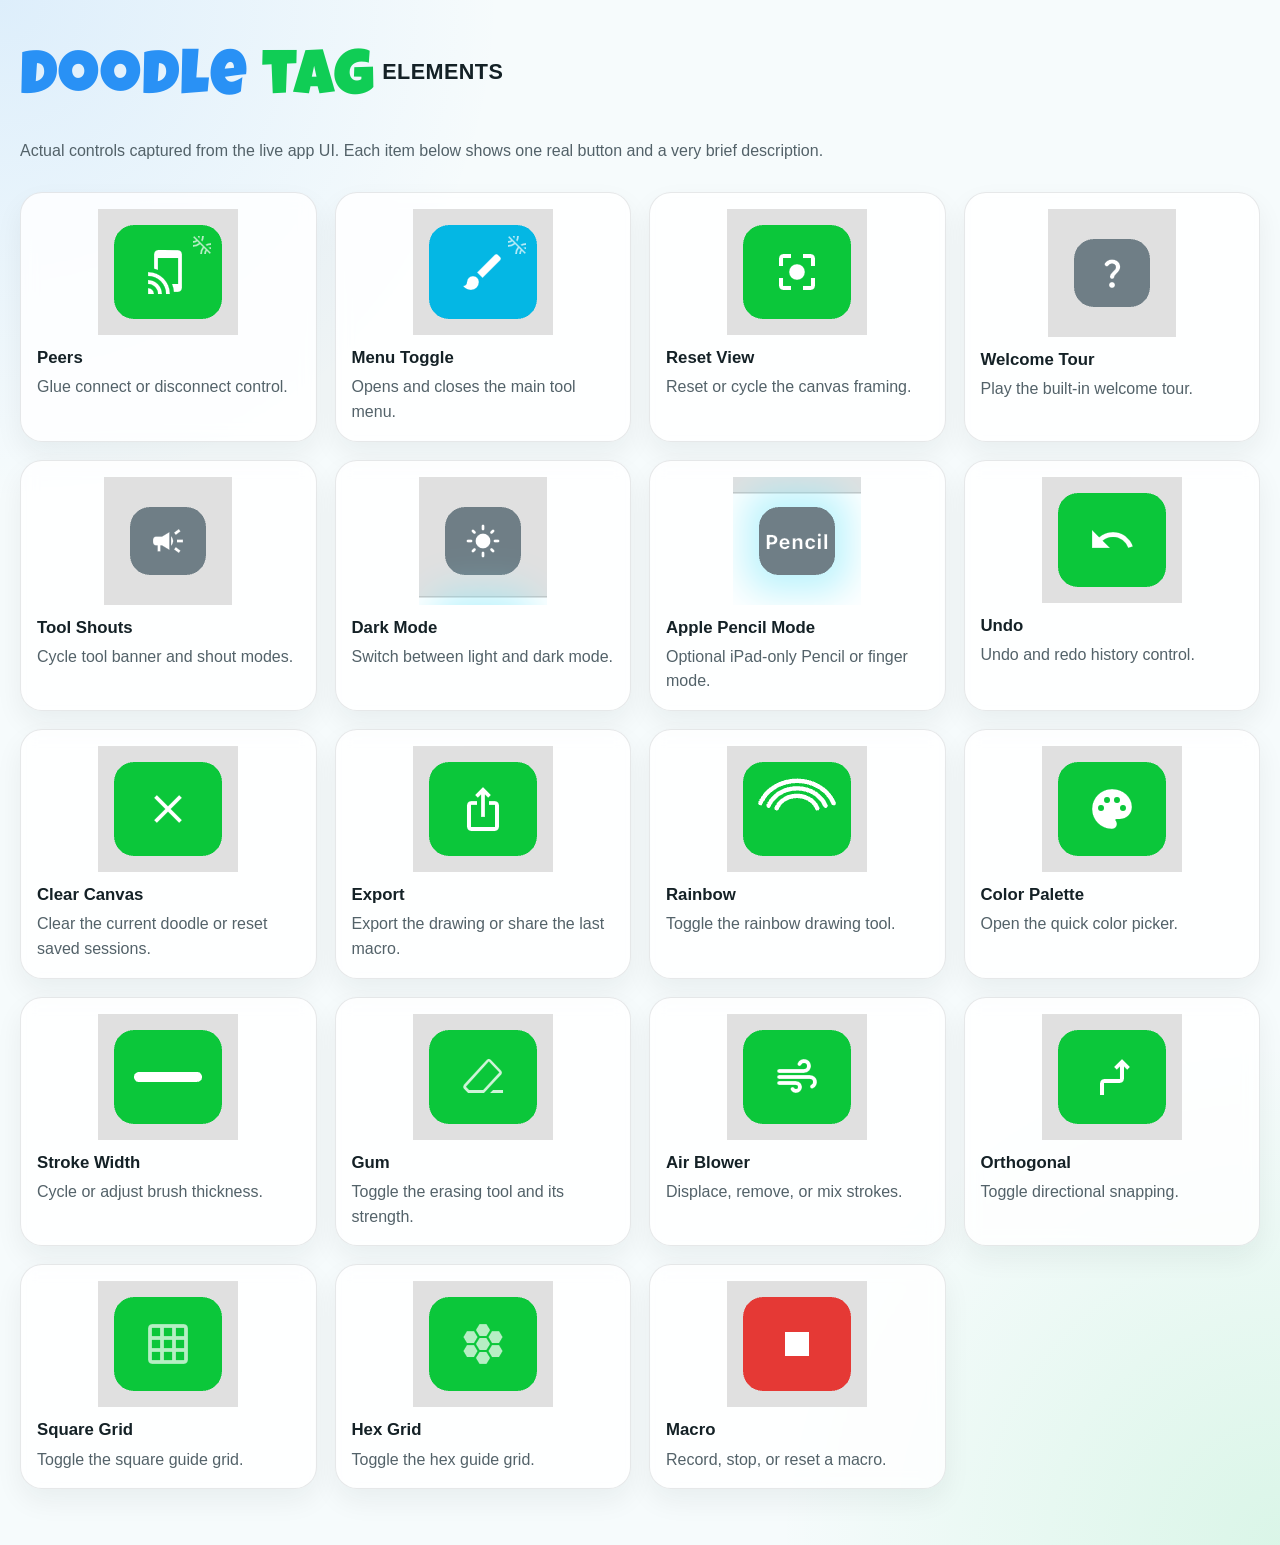
==== elements/index.html @ 20aefffa "Match site wordmark styling" ====
<!DOCTYPE html>
<html lang="en">
<head>
  <meta charset="utf-8" />
  <meta name="viewport" content="width=device-width, initial-scale=1" />
  <title>Doodle Tag Elements</title>
  <link rel="preconnect" href="https://fonts.googleapis.com" />
  <link rel="preconnect" href="https://fonts.gstatic.com" crossorigin />
  <link href="https://fonts.googleapis.com/css2?family=Luckiest+Guy&display=swap" rel="stylesheet" />
  <style>
    :root {
      --blue: #2991f5;
      --green: #10cd55;
      --ink: #142126;
      --muted: #536269;
      --paper: #f6fbfc;
      --card: rgba(255,255,255,0.82);
      --rule: rgba(20,33,38,0.1);
    }
    * { box-sizing: border-box; }
    body {
      margin: 0;
      color: var(--ink);
      background:
        radial-gradient(circle at top left, rgba(41,145,245,0.12), transparent 25%),
        radial-gradient(circle at bottom right, rgba(16,205,85,0.12), transparent 25%),
        var(--paper);
      font: 16px/1.55 "Helvetica Neue", Helvetica, Arial, sans-serif;
    }
    main {
      width: min(100%, 1600px);
      margin: 0 auto;
      padding: 32px 20px 56px;
    }
    h1 {
      margin: 0 0 8px;
      font-family: "Luckiest Guy", "Comic Sans MS", cursive;
      font-size: clamp(2.4rem, 5vw, 4rem);
      letter-spacing: 1px;
      font-weight: 400;
    }
    .blue { color: var(--blue); }
    .green { color: var(--green); }
    .suffix {
      color: var(--ink);
      font-family: "Helvetica Neue", Helvetica, Arial, sans-serif;
      font-size: clamp(1rem, 2vw, 1.35rem);
      font-weight: 700;
      letter-spacing: 0.02em;
      margin-left: 0.45rem;
      text-transform: uppercase;
      vertical-align: middle;
    }
    .intro {
      margin: 0 0 28px;
      color: var(--muted);
      max-width: 60rem;
    }
    .grid {
      display: grid;
      grid-template-columns: repeat(auto-fit, minmax(240px, 1fr));
      gap: 18px;
    }
    .card {
      display: grid;
      gap: 10px;
      align-content: start;
      padding: 16px;
      border-radius: 22px;
      border: 1px solid var(--rule);
      background: var(--card);
      backdrop-filter: blur(8px);
      box-shadow: 0 12px 28px rgba(20,33,38,0.06);
    }
    .card img {
      max-width: 100%;
      height: auto;
      display: block;
      margin: 0 auto;
      image-rendering: auto;
    }
    .copy h2 { margin: 0 0 4px; font-size: 1.05rem; }
    .copy p { margin: 0; color: var(--muted); }
  </style>
</head>
<body>
  <main>
    <h1><span class="blue">doodle</span> <span class="green">tag</span><span class="suffix">elements</span></h1>
    <p class="intro">Actual controls captured from the live app UI. Each item below shows one real button and a very brief description.</p>
    <section class="grid">
      <article class="card">
        <img src="peers.png" alt="Peers button" loading="lazy" />
        <div class="copy">
          <h2>Peers</h2>
          <p>Glue connect or disconnect control.</p>
        </div>
      </article>
      <article class="card">
        <img src="menu-toggle.png" alt="Menu Toggle button" loading="lazy" />
        <div class="copy">
          <h2>Menu Toggle</h2>
          <p>Opens and closes the main tool menu.</p>
        </div>
      </article>
      <article class="card">
        <img src="reset-view.png" alt="Reset View button" loading="lazy" />
        <div class="copy">
          <h2>Reset View</h2>
          <p>Reset or cycle the canvas framing.</p>
        </div>
      </article>
      <article class="card">
        <img src="welcome-tour.png" alt="Welcome Tour button" loading="lazy" />
        <div class="copy">
          <h2>Welcome Tour</h2>
          <p>Play the built-in welcome tour.</p>
        </div>
      </article>
      <article class="card">
        <img src="tool-shouts.png" alt="Tool Shouts button" loading="lazy" />
        <div class="copy">
          <h2>Tool Shouts</h2>
          <p>Cycle tool banner and shout modes.</p>
        </div>
      </article>
      <article class="card">
        <img src="dark-mode.png" alt="Dark Mode button" loading="lazy" />
        <div class="copy">
          <h2>Dark Mode</h2>
          <p>Switch between light and dark mode.</p>
        </div>
      </article>
      <article class="card">
        <img src="apple-pencil-mode-live.png" alt="Apple Pencil Mode button" loading="lazy" />
        <div class="copy">
          <h2>Apple Pencil Mode</h2>
          <p>Optional iPad-only Pencil or finger mode.</p>
        </div>
      </article>
      <article class="card">
        <img src="undo.png" alt="Undo button" loading="lazy" />
        <div class="copy">
          <h2>Undo</h2>
          <p>Undo and redo history control.</p>
        </div>
      </article>
      <article class="card">
        <img src="clear-canvas.png" alt="Clear Canvas button" loading="lazy" />
        <div class="copy">
          <h2>Clear Canvas</h2>
          <p>Clear the current doodle or reset saved sessions.</p>
        </div>
      </article>
      <article class="card">
        <img src="export.png" alt="Export button" loading="lazy" />
        <div class="copy">
          <h2>Export</h2>
          <p>Export the drawing or share the last macro.</p>
        </div>
      </article>
      <article class="card">
        <img src="rainbow.png" alt="Rainbow button" loading="lazy" />
        <div class="copy">
          <h2>Rainbow</h2>
          <p>Toggle the rainbow drawing tool.</p>
        </div>
      </article>
      <article class="card">
        <img src="color-palette.png" alt="Color Palette button" loading="lazy" />
        <div class="copy">
          <h2>Color Palette</h2>
          <p>Open the quick color picker.</p>
        </div>
      </article>
      <article class="card">
        <img src="stroke-width.png" alt="Stroke Width button" loading="lazy" />
        <div class="copy">
          <h2>Stroke Width</h2>
          <p>Cycle or adjust brush thickness.</p>
        </div>
      </article>
      <article class="card">
        <img src="gum.png" alt="Gum button" loading="lazy" />
        <div class="copy">
          <h2>Gum</h2>
          <p>Toggle the erasing tool and its strength.</p>
        </div>
      </article>
      <article class="card">
        <img src="air-blower.png" alt="Air Blower button" loading="lazy" />
        <div class="copy">
          <h2>Air Blower</h2>
          <p>Displace, remove, or mix strokes.</p>
        </div>
      </article>
      <article class="card">
        <img src="orthogonal.png" alt="Orthogonal button" loading="lazy" />
        <div class="copy">
          <h2>Orthogonal</h2>
          <p>Toggle directional snapping.</p>
        </div>
      </article>
      <article class="card">
        <img src="square-grid.png" alt="Square Grid button" loading="lazy" />
        <div class="copy">
          <h2>Square Grid</h2>
          <p>Toggle the square guide grid.</p>
        </div>
      </article>
      <article class="card">
        <img src="hex-grid.png" alt="Hex Grid button" loading="lazy" />
        <div class="copy">
          <h2>Hex Grid</h2>
          <p>Toggle the hex guide grid.</p>
        </div>
      </article>
      <article class="card">
        <img src="macro.png" alt="Macro button" loading="lazy" />
        <div class="copy">
          <h2>Macro</h2>
          <p>Record, stop, or reset a macro.</p>
        </div>
      </article>
    </section>
  </main>
</body>
</html>
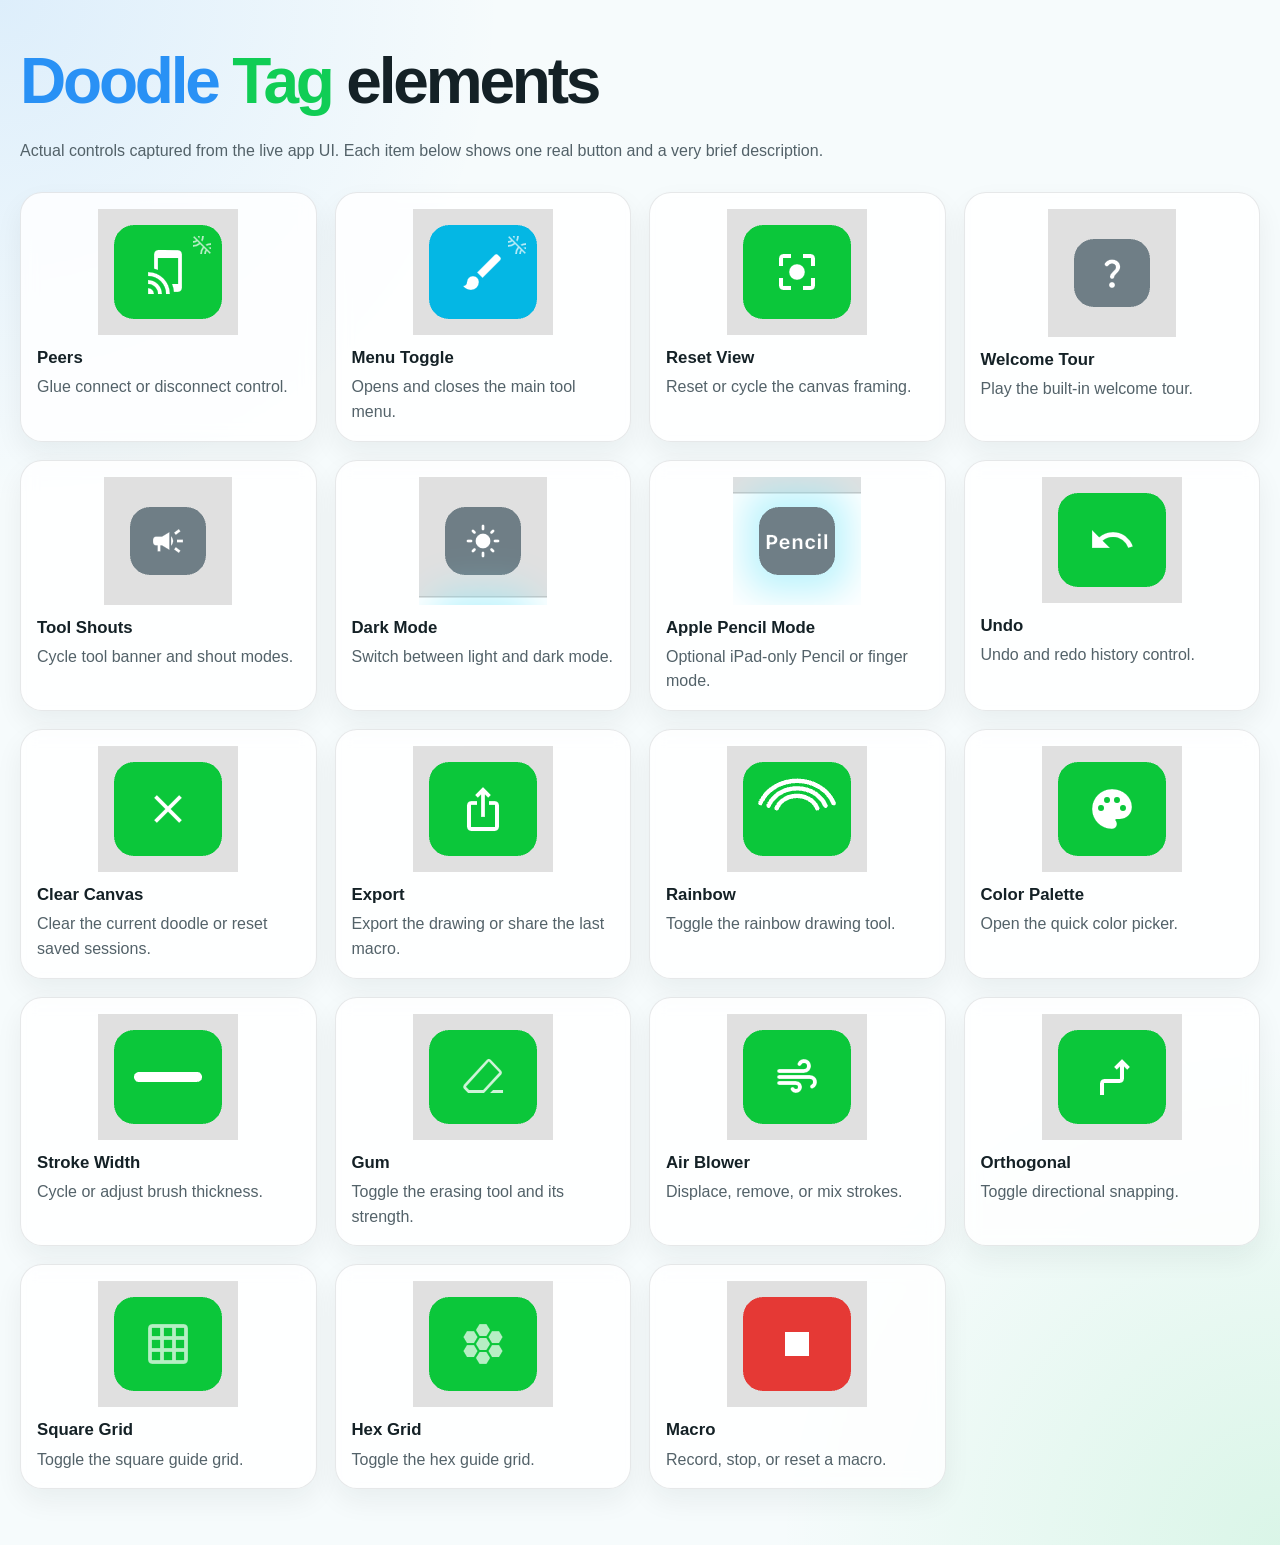
==== commit d2052bc2: "Triggered file generation" ====
--- a/elements/index.html
+++ b/elements/index.html
@@ -4,9 +4,6 @@
   <meta charset="utf-8" />
   <meta name="viewport" content="width=device-width, initial-scale=1" />
   <title>Doodle Tag Elements</title>
-  <link rel="preconnect" href="https://fonts.googleapis.com" />
-  <link rel="preconnect" href="https://fonts.gstatic.com" crossorigin />
-  <link href="https://fonts.googleapis.com/css2?family=Luckiest+Guy&display=swap" rel="stylesheet" />
   <style>
     :root {
       --blue: #2991f5;
@@ -34,23 +31,11 @@
     }
     h1 {
       margin: 0 0 8px;
-      font-family: "Luckiest Guy", "Comic Sans MS", cursive;
       font-size: clamp(2.4rem, 5vw, 4rem);
-      letter-spacing: 1px;
-      font-weight: 400;
+      letter-spacing: -0.05em;
     }
     .blue { color: var(--blue); }
     .green { color: var(--green); }
-    .suffix {
-      color: var(--ink);
-      font-family: "Helvetica Neue", Helvetica, Arial, sans-serif;
-      font-size: clamp(1rem, 2vw, 1.35rem);
-      font-weight: 700;
-      letter-spacing: 0.02em;
-      margin-left: 0.45rem;
-      text-transform: uppercase;
-      vertical-align: middle;
-    }
     .intro {
       margin: 0 0 28px;
       color: var(--muted);
@@ -85,7 +70,7 @@
 </head>
 <body>
   <main>
-    <h1><span class="blue">doodle</span> <span class="green">tag</span><span class="suffix">elements</span></h1>
+    <h1><span class="blue">Doodle</span> <span class="green">Tag</span> elements</h1>
     <p class="intro">Actual controls captured from the live app UI. Each item below shows one real button and a very brief description.</p>
     <section class="grid">
       <article class="card">
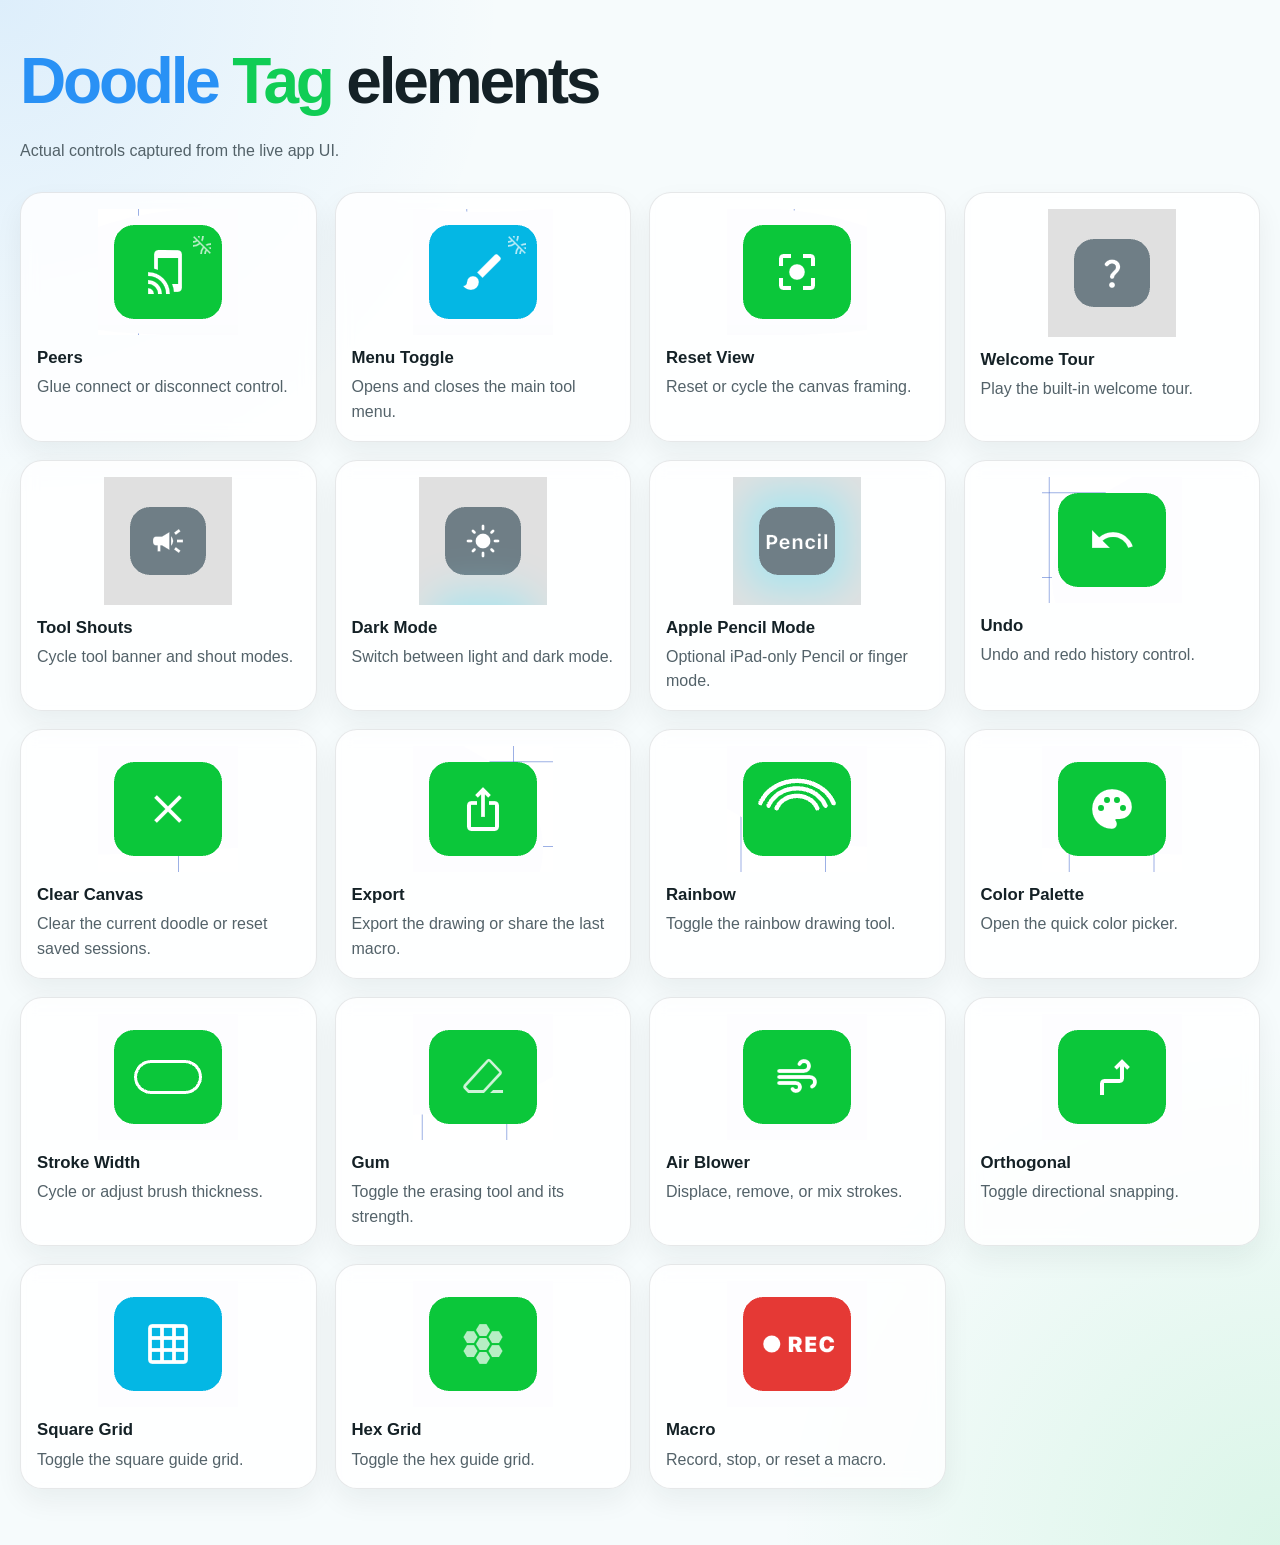
==== commit 28e36432: "Triggered file generation" ====
--- a/elements/index.html
+++ b/elements/index.html
@@ -71,7 +71,7 @@
 <body>
   <main>
     <h1><span class="blue">Doodle</span> <span class="green">Tag</span> elements</h1>
-    <p class="intro">Actual controls captured from the live app UI. Each item below shows one real button and a very brief description.</p>
+    <p class="intro">Actual controls captured from the live app UI.</p>
     <section class="grid">
       <article class="card">
         <img src="peers.png" alt="Peers button" loading="lazy" />
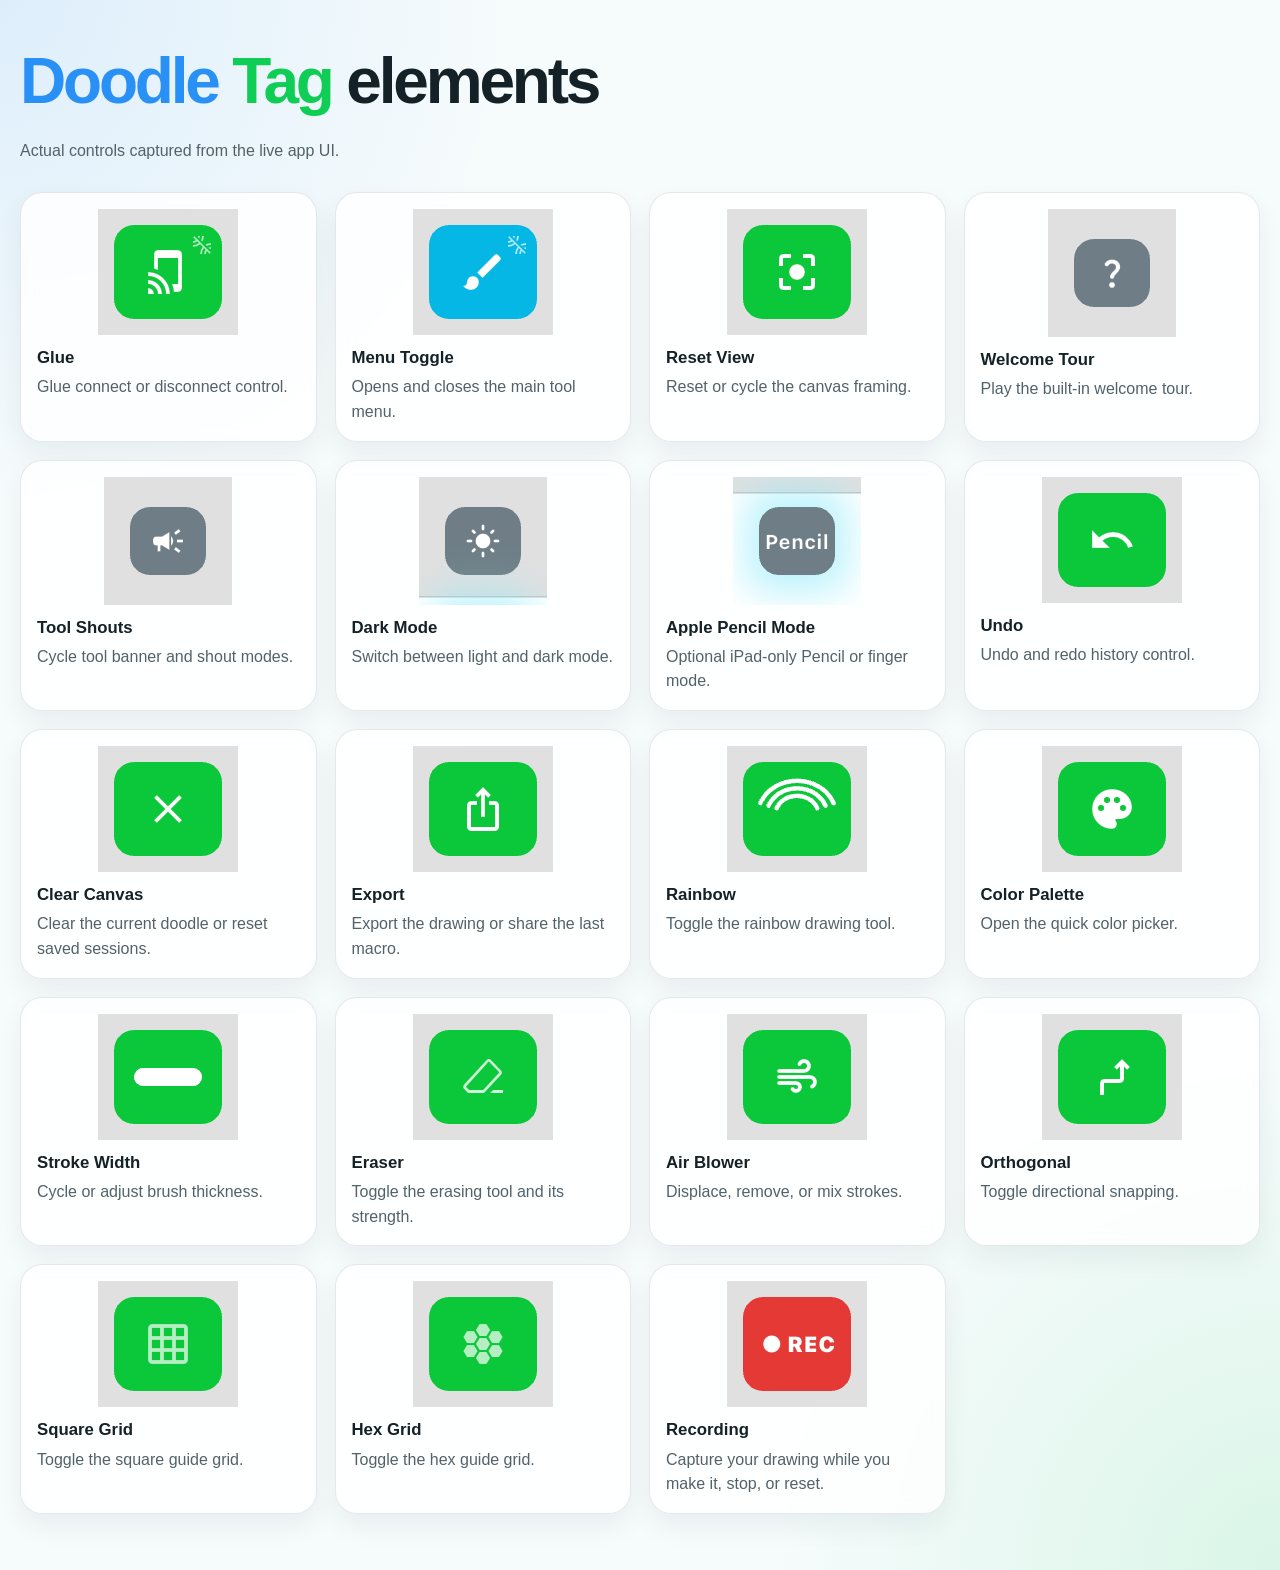
==== commit 6c98e2dd: "Triggered file generation" ====
--- a/elements/index.html
+++ b/elements/index.html
@@ -74,9 +74,9 @@
     <p class="intro">Actual controls captured from the live app UI.</p>
     <section class="grid">
       <article class="card">
-        <img src="peers.png" alt="Peers button" loading="lazy" />
-        <div class="copy">
-          <h2>Peers</h2>
+        <img src="peers.png" alt="Glue button" loading="lazy" />
+        <div class="copy">
+          <h2>Glue</h2>
           <p>Glue connect or disconnect control.</p>
         </div>
       </article>
@@ -165,9 +165,9 @@
         </div>
       </article>
       <article class="card">
-        <img src="gum.png" alt="Gum button" loading="lazy" />
-        <div class="copy">
-          <h2>Gum</h2>
+        <img src="gum.png" alt="Eraser button" loading="lazy" />
+        <div class="copy">
+          <h2>Eraser</h2>
           <p>Toggle the erasing tool and its strength.</p>
         </div>
       </article>
@@ -200,10 +200,10 @@
         </div>
       </article>
       <article class="card">
-        <img src="macro.png" alt="Macro button" loading="lazy" />
-        <div class="copy">
-          <h2>Macro</h2>
-          <p>Record, stop, or reset a macro.</p>
+        <img src="macro.png" alt="Recording button" loading="lazy" />
+        <div class="copy">
+          <h2>Recording</h2>
+          <p>Capture your drawing while you make it, stop, or reset.</p>
         </div>
       </article>
     </section>
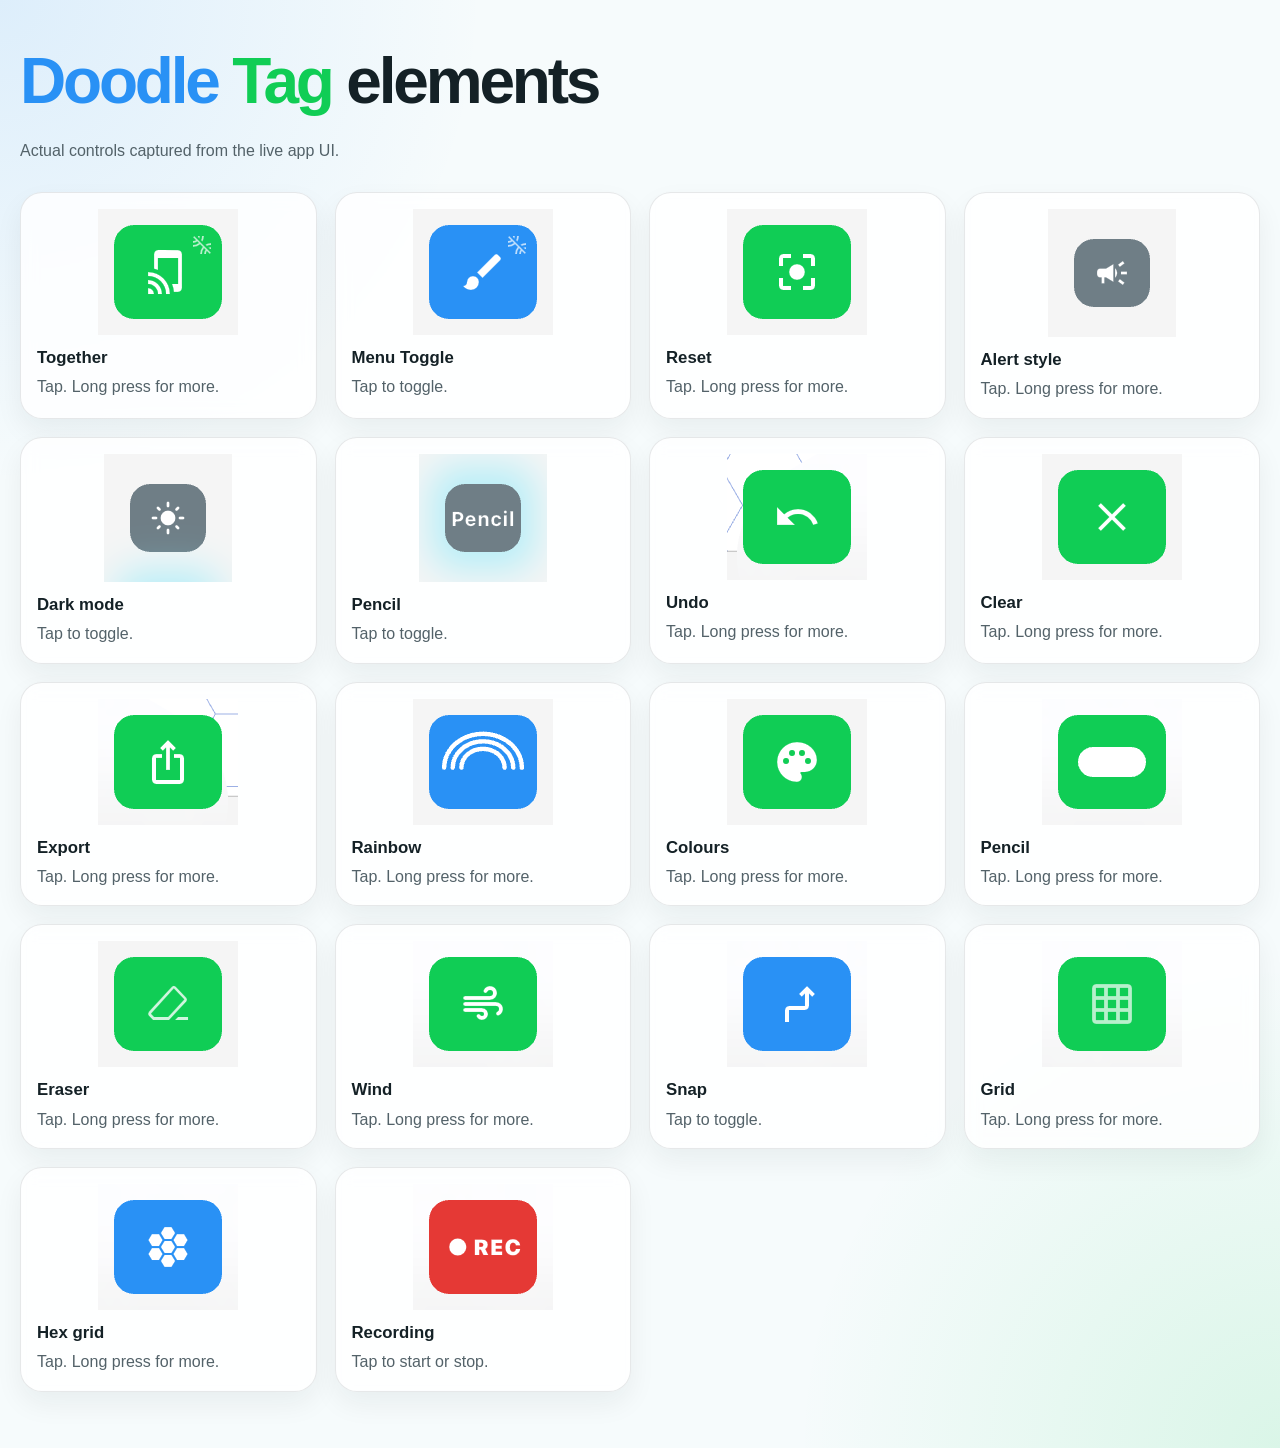
==== commit 60b966c2: "Triggered file generation" ====
--- a/elements/index.html
+++ b/elements/index.html
@@ -74,136 +74,129 @@
     <p class="intro">Actual controls captured from the live app UI.</p>
     <section class="grid">
       <article class="card">
-        <img src="peers.png" alt="Glue button" loading="lazy" />
-        <div class="copy">
-          <h2>Glue</h2>
-          <p>Glue connect or disconnect control.</p>
+        <img src="peers.png" alt="Together button" loading="lazy" />
+        <div class="copy">
+          <h2>Together</h2>
+          <p>Tap. Long press for more.</p>
         </div>
       </article>
       <article class="card">
         <img src="menu-toggle.png" alt="Menu Toggle button" loading="lazy" />
         <div class="copy">
           <h2>Menu Toggle</h2>
-          <p>Opens and closes the main tool menu.</p>
-        </div>
-      </article>
-      <article class="card">
-        <img src="reset-view.png" alt="Reset View button" loading="lazy" />
-        <div class="copy">
-          <h2>Reset View</h2>
-          <p>Reset or cycle the canvas framing.</p>
-        </div>
-      </article>
-      <article class="card">
-        <img src="welcome-tour.png" alt="Welcome Tour button" loading="lazy" />
-        <div class="copy">
-          <h2>Welcome Tour</h2>
-          <p>Play the built-in welcome tour.</p>
-        </div>
-      </article>
-      <article class="card">
-        <img src="tool-shouts.png" alt="Tool Shouts button" loading="lazy" />
-        <div class="copy">
-          <h2>Tool Shouts</h2>
-          <p>Cycle tool banner and shout modes.</p>
-        </div>
-      </article>
-      <article class="card">
-        <img src="dark-mode.png" alt="Dark Mode button" loading="lazy" />
-        <div class="copy">
-          <h2>Dark Mode</h2>
-          <p>Switch between light and dark mode.</p>
-        </div>
-      </article>
-      <article class="card">
-        <img src="apple-pencil-mode-live.png" alt="Apple Pencil Mode button" loading="lazy" />
-        <div class="copy">
-          <h2>Apple Pencil Mode</h2>
-          <p>Optional iPad-only Pencil or finger mode.</p>
+          <p>Tap to toggle.</p>
+        </div>
+      </article>
+      <article class="card">
+        <img src="reset-view.png" alt="Reset button" loading="lazy" />
+        <div class="copy">
+          <h2>Reset</h2>
+          <p>Tap. Long press for more.</p>
+        </div>
+      </article>
+      <article class="card">
+        <img src="tool-shouts.png" alt="Alert style button" loading="lazy" />
+        <div class="copy">
+          <h2>Alert style</h2>
+          <p>Tap. Long press for more.</p>
+        </div>
+      </article>
+      <article class="card">
+        <img src="dark-mode.png" alt="Dark mode button" loading="lazy" />
+        <div class="copy">
+          <h2>Dark mode</h2>
+          <p>Tap to toggle.</p>
+        </div>
+      </article>
+      <article class="card">
+        <img src="apple-pencil-mode-live.png" alt="Pencil button" loading="lazy" />
+        <div class="copy">
+          <h2>Pencil</h2>
+          <p>Tap to toggle.</p>
         </div>
       </article>
       <article class="card">
         <img src="undo.png" alt="Undo button" loading="lazy" />
         <div class="copy">
           <h2>Undo</h2>
-          <p>Undo and redo history control.</p>
-        </div>
-      </article>
-      <article class="card">
-        <img src="clear-canvas.png" alt="Clear Canvas button" loading="lazy" />
-        <div class="copy">
-          <h2>Clear Canvas</h2>
-          <p>Clear the current doodle or reset saved sessions.</p>
+          <p>Tap. Long press for more.</p>
+        </div>
+      </article>
+      <article class="card">
+        <img src="clear-canvas.png" alt="Clear button" loading="lazy" />
+        <div class="copy">
+          <h2>Clear</h2>
+          <p>Tap. Long press for more.</p>
         </div>
       </article>
       <article class="card">
         <img src="export.png" alt="Export button" loading="lazy" />
         <div class="copy">
           <h2>Export</h2>
-          <p>Export the drawing or share the last macro.</p>
+          <p>Tap. Long press for more.</p>
         </div>
       </article>
       <article class="card">
         <img src="rainbow.png" alt="Rainbow button" loading="lazy" />
         <div class="copy">
           <h2>Rainbow</h2>
-          <p>Toggle the rainbow drawing tool.</p>
-        </div>
-      </article>
-      <article class="card">
-        <img src="color-palette.png" alt="Color Palette button" loading="lazy" />
-        <div class="copy">
-          <h2>Color Palette</h2>
-          <p>Open the quick color picker.</p>
-        </div>
-      </article>
-      <article class="card">
-        <img src="stroke-width.png" alt="Stroke Width button" loading="lazy" />
-        <div class="copy">
-          <h2>Stroke Width</h2>
-          <p>Cycle or adjust brush thickness.</p>
+          <p>Tap. Long press for more.</p>
+        </div>
+      </article>
+      <article class="card">
+        <img src="color-palette.png" alt="Colours button" loading="lazy" />
+        <div class="copy">
+          <h2>Colours</h2>
+          <p>Tap. Long press for more.</p>
+        </div>
+      </article>
+      <article class="card">
+        <img src="pencil-width.png" alt="Pencil button" loading="lazy" />
+        <div class="copy">
+          <h2>Pencil</h2>
+          <p>Tap. Long press for more.</p>
         </div>
       </article>
       <article class="card">
         <img src="gum.png" alt="Eraser button" loading="lazy" />
         <div class="copy">
           <h2>Eraser</h2>
-          <p>Toggle the erasing tool and its strength.</p>
-        </div>
-      </article>
-      <article class="card">
-        <img src="air-blower.png" alt="Air Blower button" loading="lazy" />
-        <div class="copy">
-          <h2>Air Blower</h2>
-          <p>Displace, remove, or mix strokes.</p>
-        </div>
-      </article>
-      <article class="card">
-        <img src="orthogonal.png" alt="Orthogonal button" loading="lazy" />
-        <div class="copy">
-          <h2>Orthogonal</h2>
-          <p>Toggle directional snapping.</p>
-        </div>
-      </article>
-      <article class="card">
-        <img src="square-grid.png" alt="Square Grid button" loading="lazy" />
-        <div class="copy">
-          <h2>Square Grid</h2>
-          <p>Toggle the square guide grid.</p>
-        </div>
-      </article>
-      <article class="card">
-        <img src="hex-grid.png" alt="Hex Grid button" loading="lazy" />
-        <div class="copy">
-          <h2>Hex Grid</h2>
-          <p>Toggle the hex guide grid.</p>
+          <p>Tap. Long press for more.</p>
+        </div>
+      </article>
+      <article class="card">
+        <img src="wind.png" alt="Wind button" loading="lazy" />
+        <div class="copy">
+          <h2>Wind</h2>
+          <p>Tap. Long press for more.</p>
+        </div>
+      </article>
+      <article class="card">
+        <img src="orthogonal.png" alt="Snap button" loading="lazy" />
+        <div class="copy">
+          <h2>Snap</h2>
+          <p>Tap to toggle.</p>
+        </div>
+      </article>
+      <article class="card">
+        <img src="square-grid.png" alt="Grid button" loading="lazy" />
+        <div class="copy">
+          <h2>Grid</h2>
+          <p>Tap. Long press for more.</p>
+        </div>
+      </article>
+      <article class="card">
+        <img src="hex-grid.png" alt="Hex grid button" loading="lazy" />
+        <div class="copy">
+          <h2>Hex grid</h2>
+          <p>Tap. Long press for more.</p>
         </div>
       </article>
       <article class="card">
         <img src="macro.png" alt="Recording button" loading="lazy" />
         <div class="copy">
           <h2>Recording</h2>
-          <p>Capture your drawing while you make it, stop, or reset.</p>
+          <p>Tap to start or stop.</p>
         </div>
       </article>
     </section>
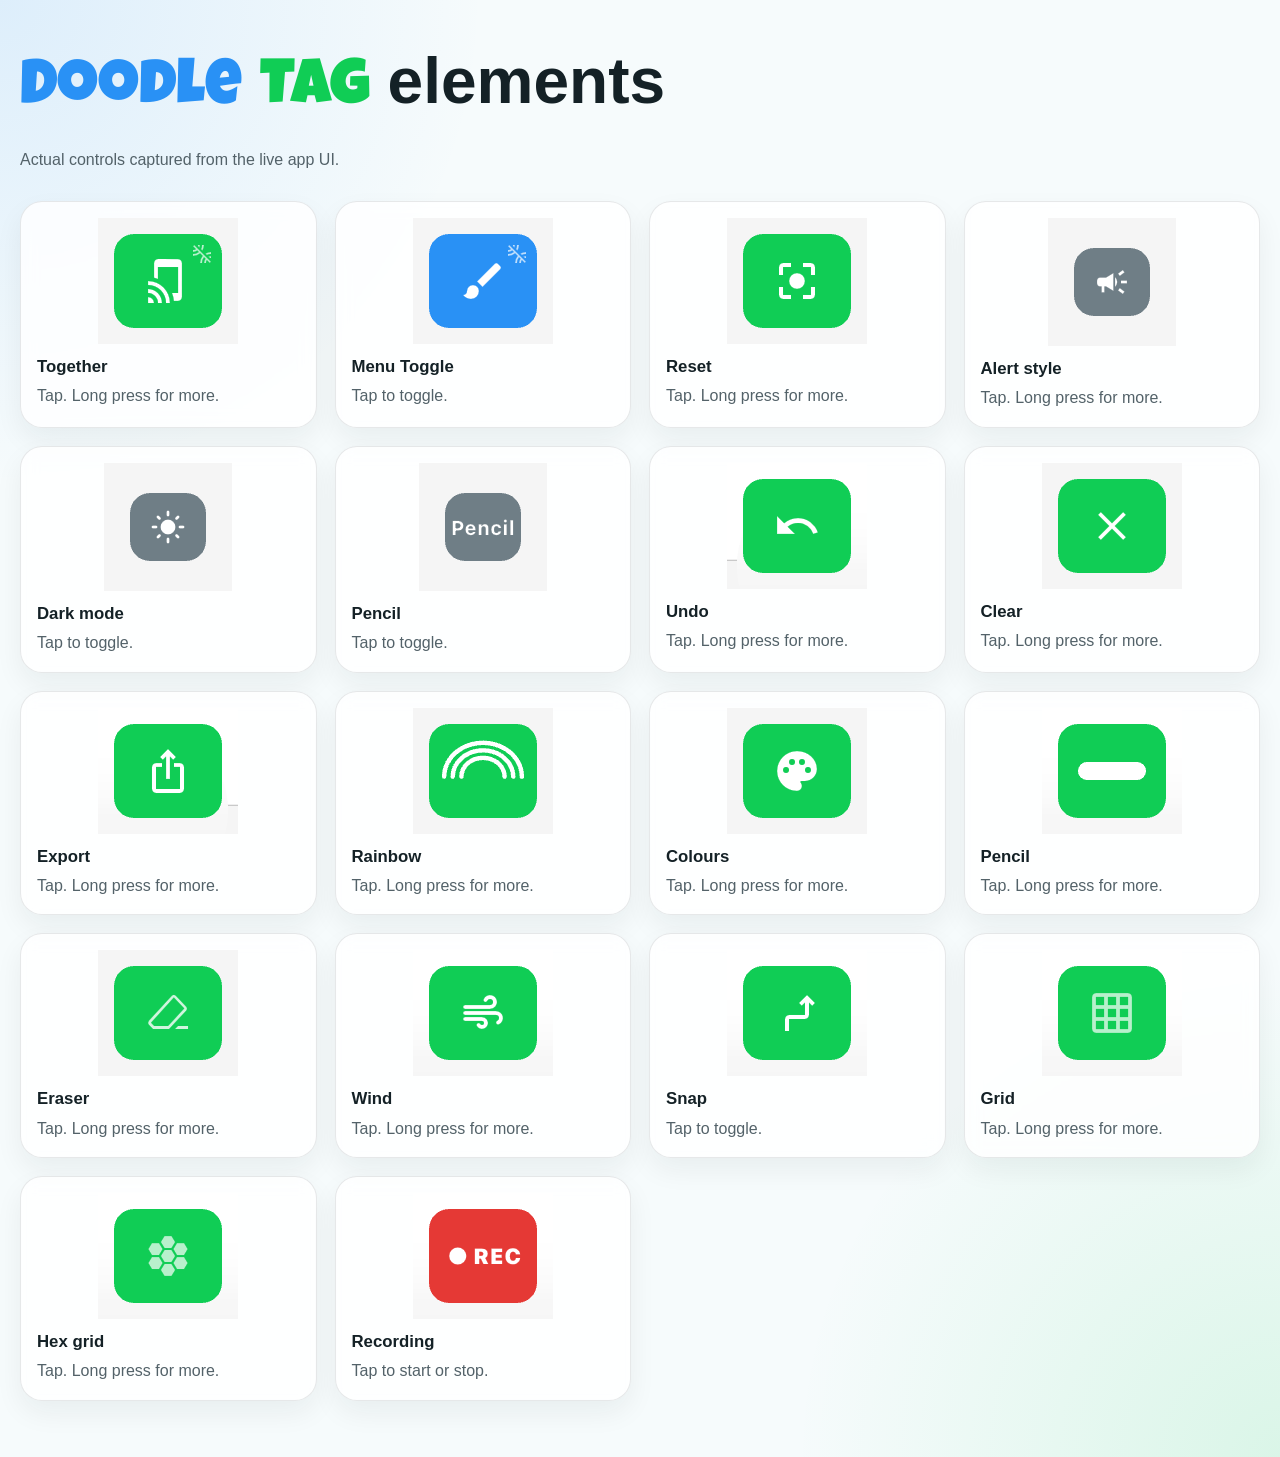
==== commit 8726566d: "Triggered file generation" ====
--- a/elements/index.html
+++ b/elements/index.html
@@ -4,6 +4,7 @@
   <meta charset="utf-8" />
   <meta name="viewport" content="width=device-width, initial-scale=1" />
   <title>Doodle Tag Elements</title>
+  <link href="https://fonts.googleapis.com/css2?family=Luckiest+Guy&display=swap" rel="stylesheet" />
   <style>
     :root {
       --blue: #2991f5;
@@ -32,8 +33,9 @@
     h1 {
       margin: 0 0 8px;
       font-size: clamp(2.4rem, 5vw, 4rem);
-      letter-spacing: -0.05em;
-    }
+      letter-spacing: 0;
+    }
+    .brand-word { font-family: "Luckiest Guy", "Comic Sans MS", cursive; font-weight: 400; }
     .blue { color: var(--blue); }
     .green { color: var(--green); }
     .intro {
@@ -70,7 +72,7 @@
 </head>
 <body>
   <main>
-    <h1><span class="blue">Doodle</span> <span class="green">Tag</span> elements</h1>
+    <h1><span class="blue brand-word">Doodle</span> <span class="green brand-word">Tag</span> elements</h1>
     <p class="intro">Actual controls captured from the live app UI.</p>
     <section class="grid">
       <article class="card">
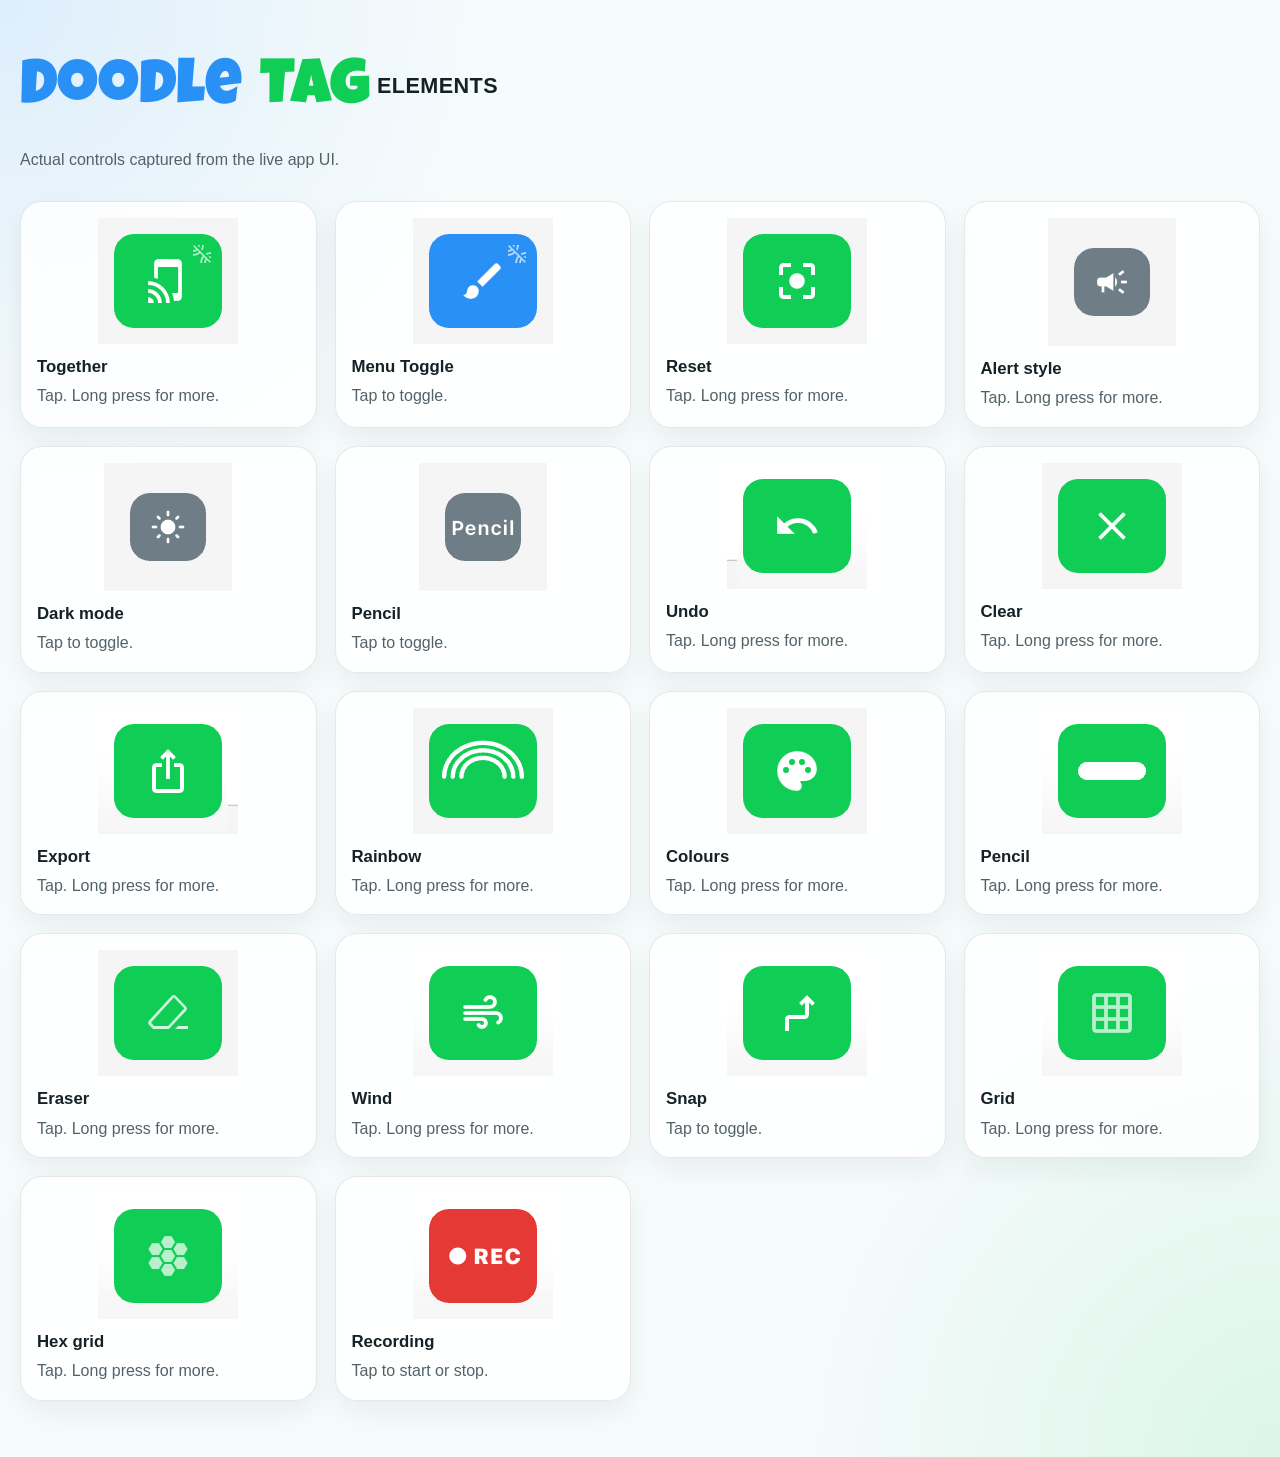
==== commit c9730fbc: "Triggered file generation" ====
--- a/elements/index.html
+++ b/elements/index.html
@@ -36,6 +36,16 @@
       letter-spacing: 0;
     }
     .brand-word { font-family: "Luckiest Guy", "Comic Sans MS", cursive; font-weight: 400; }
+    .brand-suffix {
+      color: var(--ink);
+      font-family: "Helvetica Neue", Helvetica, Arial, sans-serif;
+      font-size: clamp(1rem, 2vw, 1.35rem);
+      font-weight: 700;
+      letter-spacing: 0.02em;
+      margin-left: 0.45rem;
+      text-transform: uppercase;
+      vertical-align: middle;
+    }
     .blue { color: var(--blue); }
     .green { color: var(--green); }
     .intro {
@@ -72,7 +82,7 @@
 </head>
 <body>
   <main>
-    <h1><span class="blue brand-word">Doodle</span> <span class="green brand-word">Tag</span> elements</h1>
+    <h1><span class="blue brand-word">Doodle</span> <span class="green brand-word">Tag</span><span class="brand-suffix">elements</span></h1>
     <p class="intro">Actual controls captured from the live app UI.</p>
     <section class="grid">
       <article class="card">
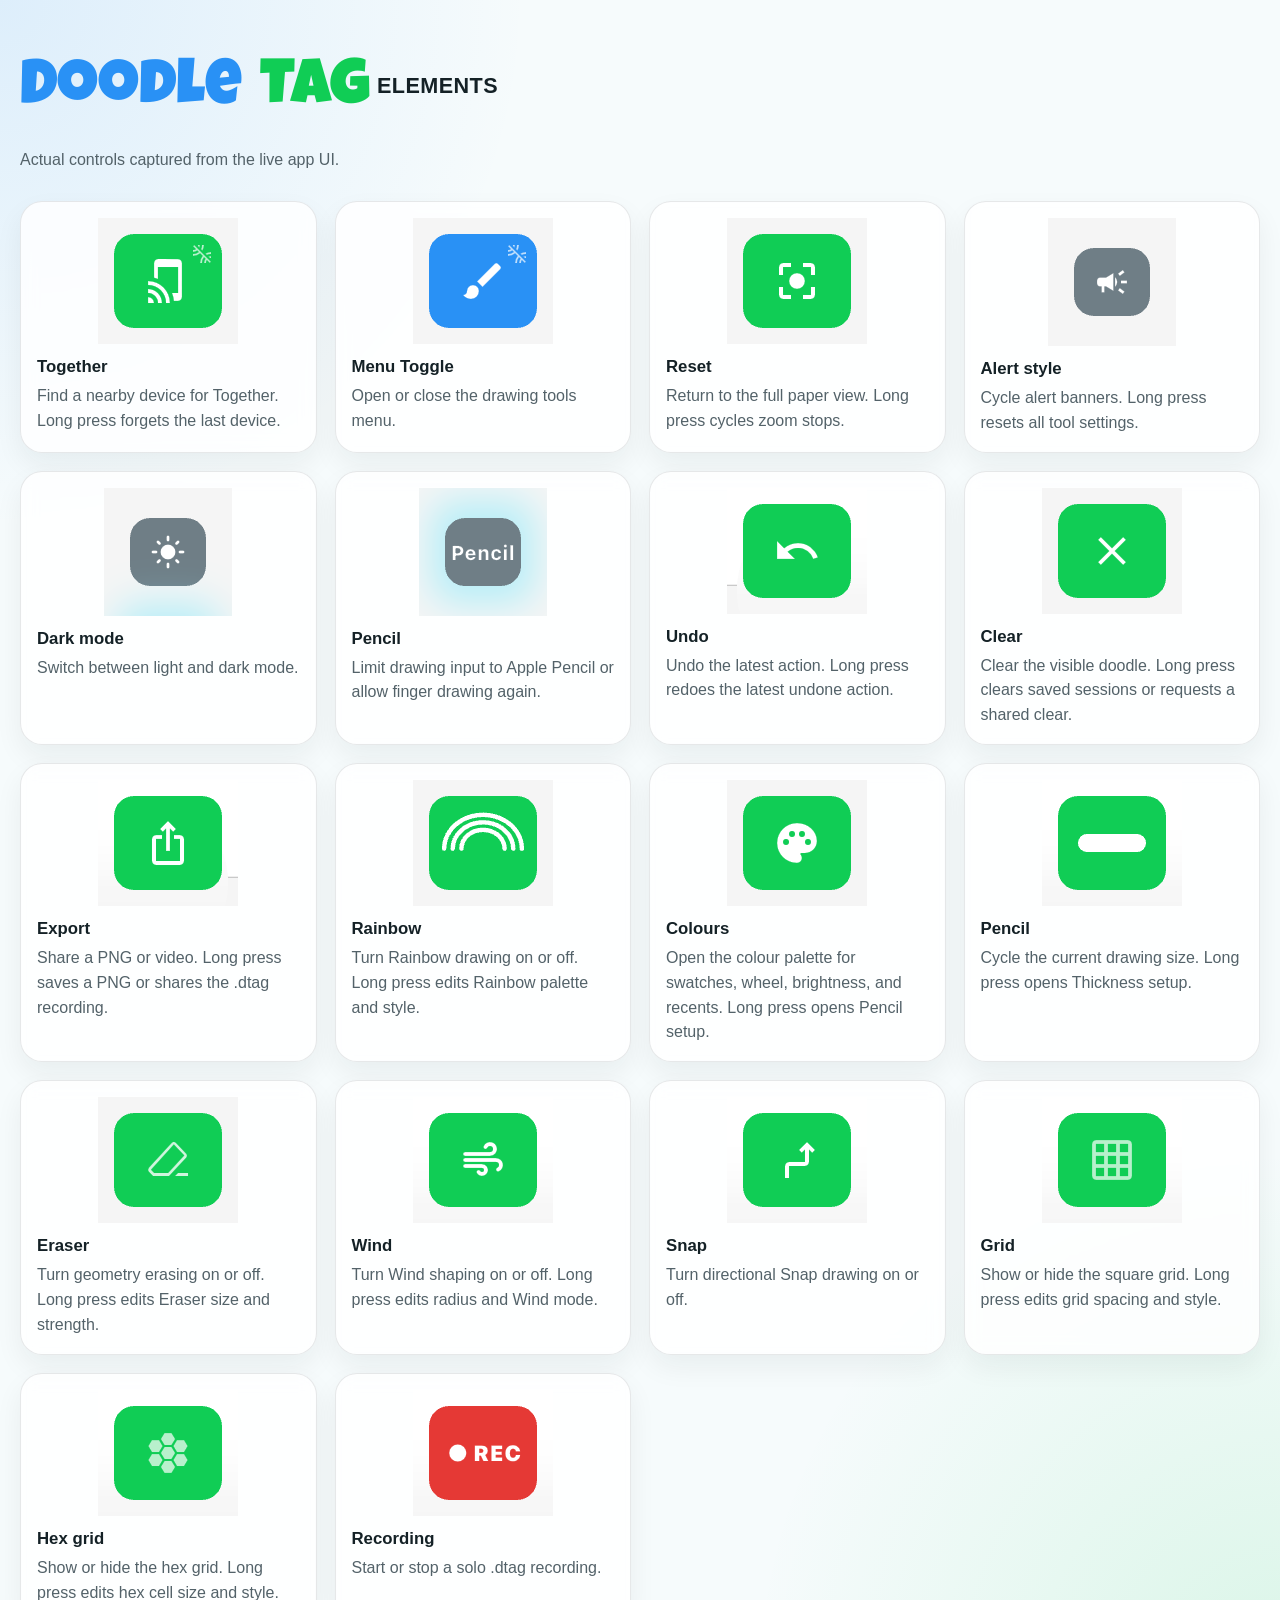
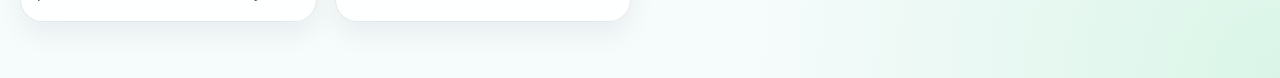
==== commit addccbda: "Triggered file generation" ====
--- a/elements/index.html
+++ b/elements/index.html
@@ -89,126 +89,126 @@
         <img src="peers.png" alt="Together button" loading="lazy" />
         <div class="copy">
           <h2>Together</h2>
-          <p>Tap. Long press for more.</p>
+          <p>Find a nearby device for Together. Long press forgets the last device.</p>
         </div>
       </article>
       <article class="card">
         <img src="menu-toggle.png" alt="Menu Toggle button" loading="lazy" />
         <div class="copy">
           <h2>Menu Toggle</h2>
-          <p>Tap to toggle.</p>
+          <p>Open or close the drawing tools menu.</p>
         </div>
       </article>
       <article class="card">
         <img src="reset-view.png" alt="Reset button" loading="lazy" />
         <div class="copy">
           <h2>Reset</h2>
-          <p>Tap. Long press for more.</p>
+          <p>Return to the full paper view. Long press cycles zoom stops.</p>
         </div>
       </article>
       <article class="card">
         <img src="tool-shouts.png" alt="Alert style button" loading="lazy" />
         <div class="copy">
           <h2>Alert style</h2>
-          <p>Tap. Long press for more.</p>
+          <p>Cycle alert banners. Long press resets all tool settings.</p>
         </div>
       </article>
       <article class="card">
         <img src="dark-mode.png" alt="Dark mode button" loading="lazy" />
         <div class="copy">
           <h2>Dark mode</h2>
-          <p>Tap to toggle.</p>
+          <p>Switch between light and dark mode.</p>
         </div>
       </article>
       <article class="card">
         <img src="apple-pencil-mode-live.png" alt="Pencil button" loading="lazy" />
         <div class="copy">
           <h2>Pencil</h2>
-          <p>Tap to toggle.</p>
+          <p>Limit drawing input to Apple Pencil or allow finger drawing again.</p>
         </div>
       </article>
       <article class="card">
         <img src="undo.png" alt="Undo button" loading="lazy" />
         <div class="copy">
           <h2>Undo</h2>
-          <p>Tap. Long press for more.</p>
+          <p>Undo the latest action. Long press redoes the latest undone action.</p>
         </div>
       </article>
       <article class="card">
         <img src="clear-canvas.png" alt="Clear button" loading="lazy" />
         <div class="copy">
           <h2>Clear</h2>
-          <p>Tap. Long press for more.</p>
+          <p>Clear the visible doodle. Long press clears saved sessions or requests a shared clear.</p>
         </div>
       </article>
       <article class="card">
         <img src="export.png" alt="Export button" loading="lazy" />
         <div class="copy">
           <h2>Export</h2>
-          <p>Tap. Long press for more.</p>
+          <p>Share a PNG or video. Long press saves a PNG or shares the .dtag recording.</p>
         </div>
       </article>
       <article class="card">
         <img src="rainbow.png" alt="Rainbow button" loading="lazy" />
         <div class="copy">
           <h2>Rainbow</h2>
-          <p>Tap. Long press for more.</p>
+          <p>Turn Rainbow drawing on or off. Long press edits Rainbow palette and style.</p>
         </div>
       </article>
       <article class="card">
         <img src="color-palette.png" alt="Colours button" loading="lazy" />
         <div class="copy">
           <h2>Colours</h2>
-          <p>Tap. Long press for more.</p>
+          <p>Open the colour palette for swatches, wheel, brightness, and recents. Long press opens Pencil setup.</p>
         </div>
       </article>
       <article class="card">
         <img src="pencil-width.png" alt="Pencil button" loading="lazy" />
         <div class="copy">
           <h2>Pencil</h2>
-          <p>Tap. Long press for more.</p>
+          <p>Cycle the current drawing size. Long press opens Thickness setup.</p>
         </div>
       </article>
       <article class="card">
         <img src="gum.png" alt="Eraser button" loading="lazy" />
         <div class="copy">
           <h2>Eraser</h2>
-          <p>Tap. Long press for more.</p>
+          <p>Turn geometry erasing on or off. Long press edits Eraser size and strength.</p>
         </div>
       </article>
       <article class="card">
         <img src="wind.png" alt="Wind button" loading="lazy" />
         <div class="copy">
           <h2>Wind</h2>
-          <p>Tap. Long press for more.</p>
+          <p>Turn Wind shaping on or off. Long press edits radius and Wind mode.</p>
         </div>
       </article>
       <article class="card">
         <img src="orthogonal.png" alt="Snap button" loading="lazy" />
         <div class="copy">
           <h2>Snap</h2>
-          <p>Tap to toggle.</p>
+          <p>Turn directional Snap drawing on or off.</p>
         </div>
       </article>
       <article class="card">
         <img src="square-grid.png" alt="Grid button" loading="lazy" />
         <div class="copy">
           <h2>Grid</h2>
-          <p>Tap. Long press for more.</p>
+          <p>Show or hide the square grid. Long press edits grid spacing and style.</p>
         </div>
       </article>
       <article class="card">
         <img src="hex-grid.png" alt="Hex grid button" loading="lazy" />
         <div class="copy">
           <h2>Hex grid</h2>
-          <p>Tap. Long press for more.</p>
+          <p>Show or hide the hex grid. Long press edits hex cell size and style.</p>
         </div>
       </article>
       <article class="card">
         <img src="macro.png" alt="Recording button" loading="lazy" />
         <div class="copy">
           <h2>Recording</h2>
-          <p>Tap to start or stop.</p>
+          <p>Start or stop a solo .dtag recording.</p>
         </div>
       </article>
     </section>
